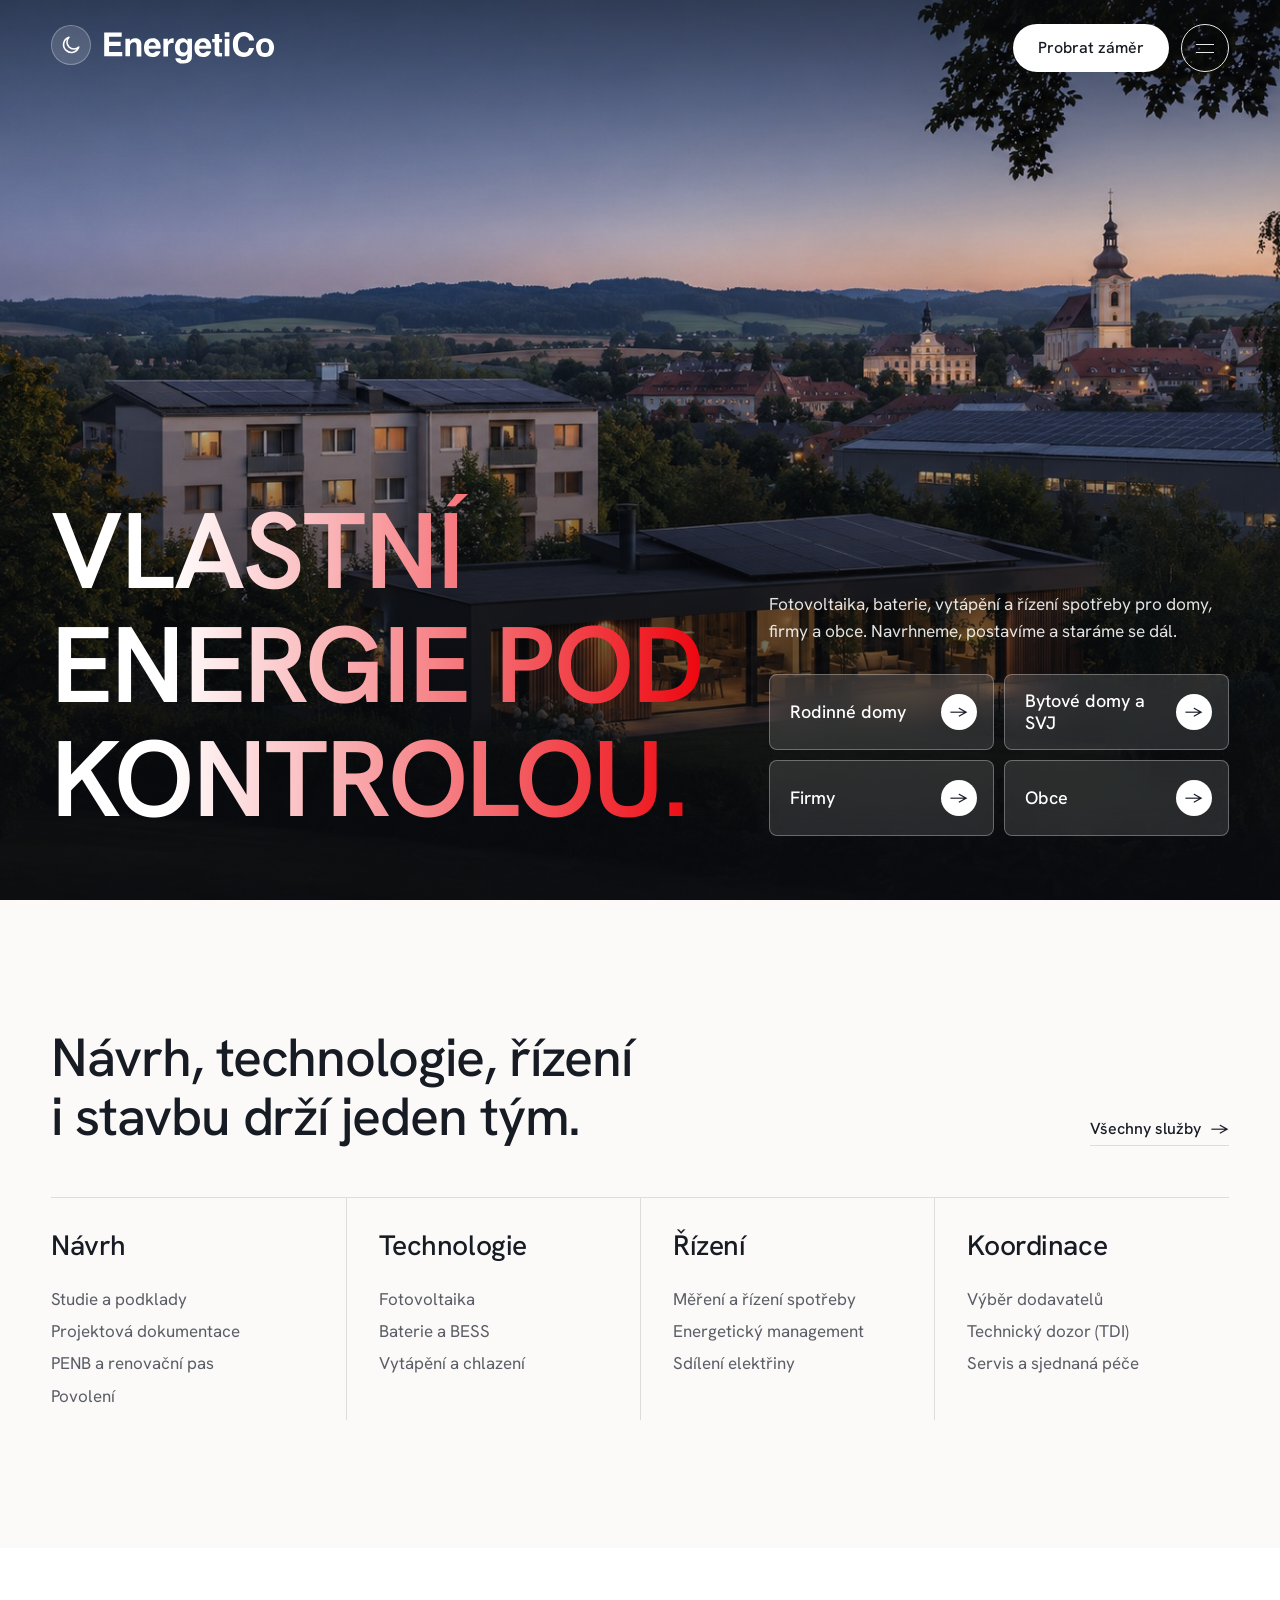
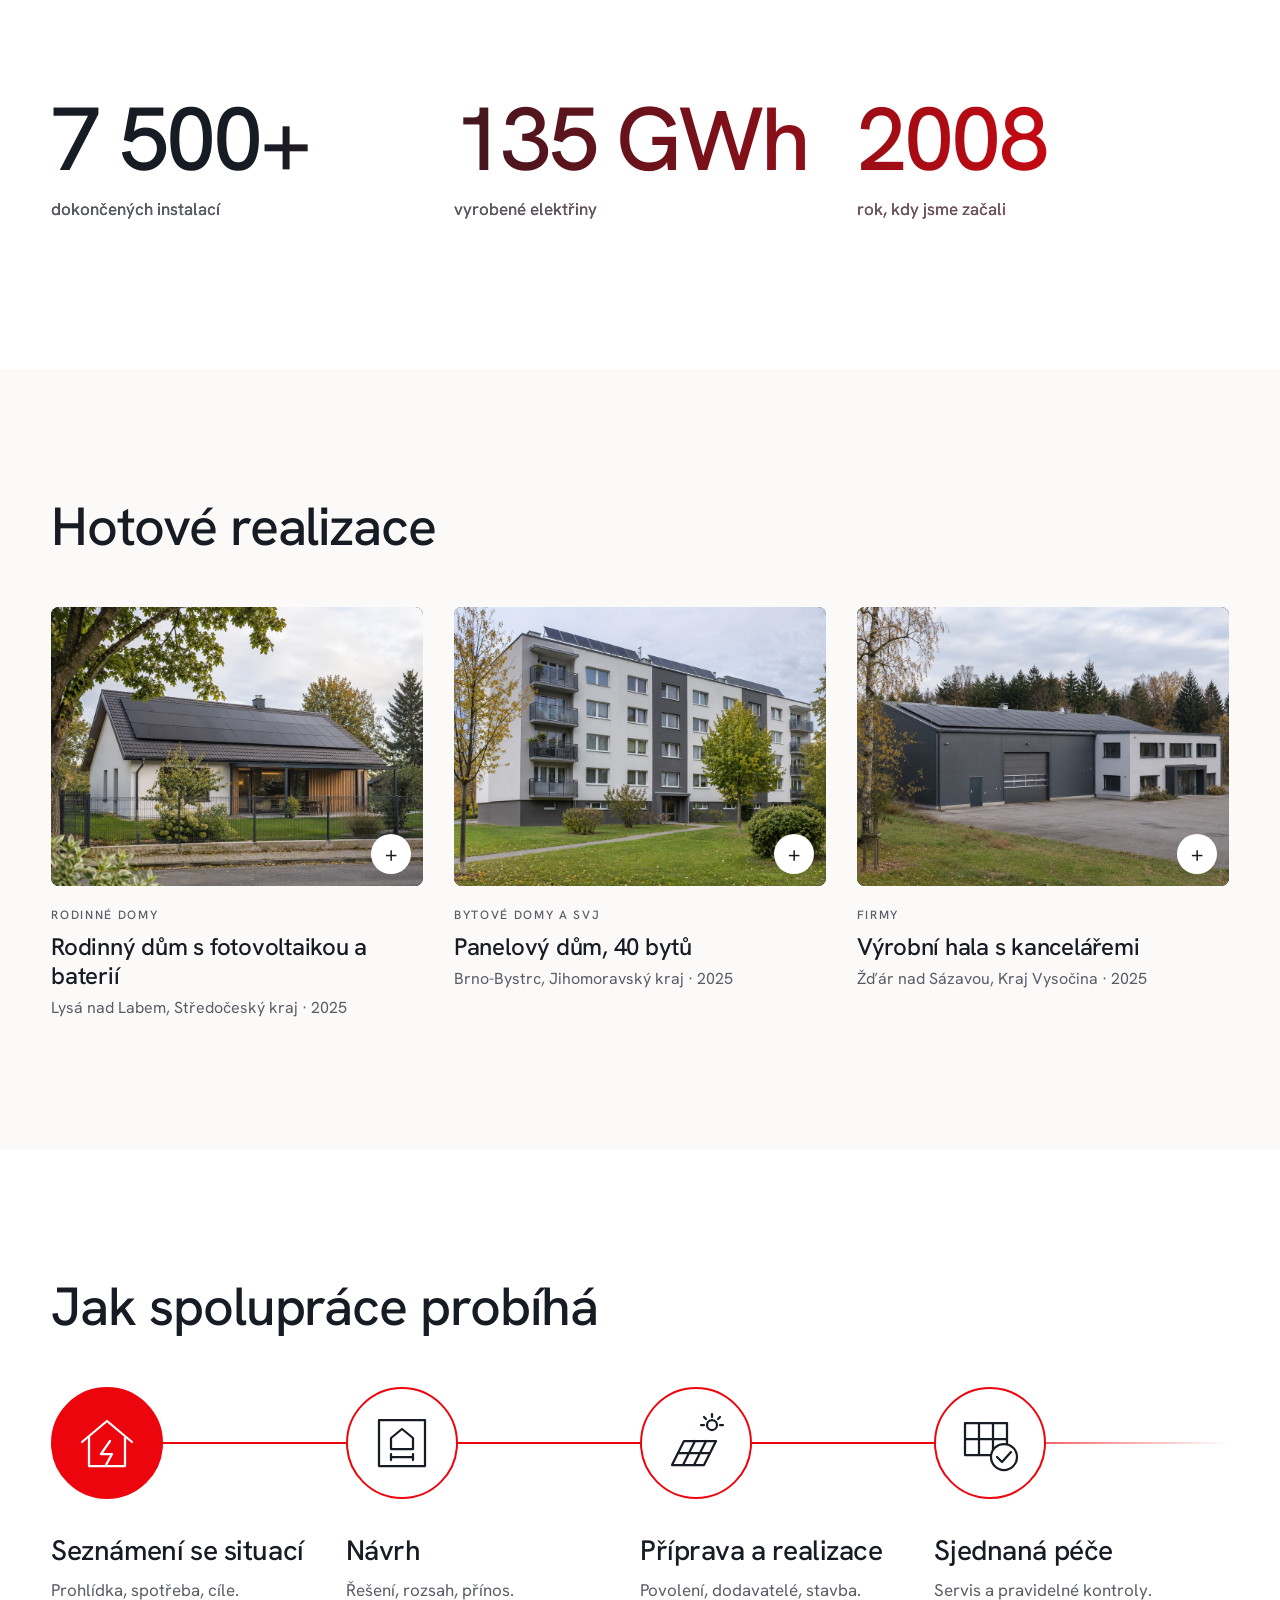
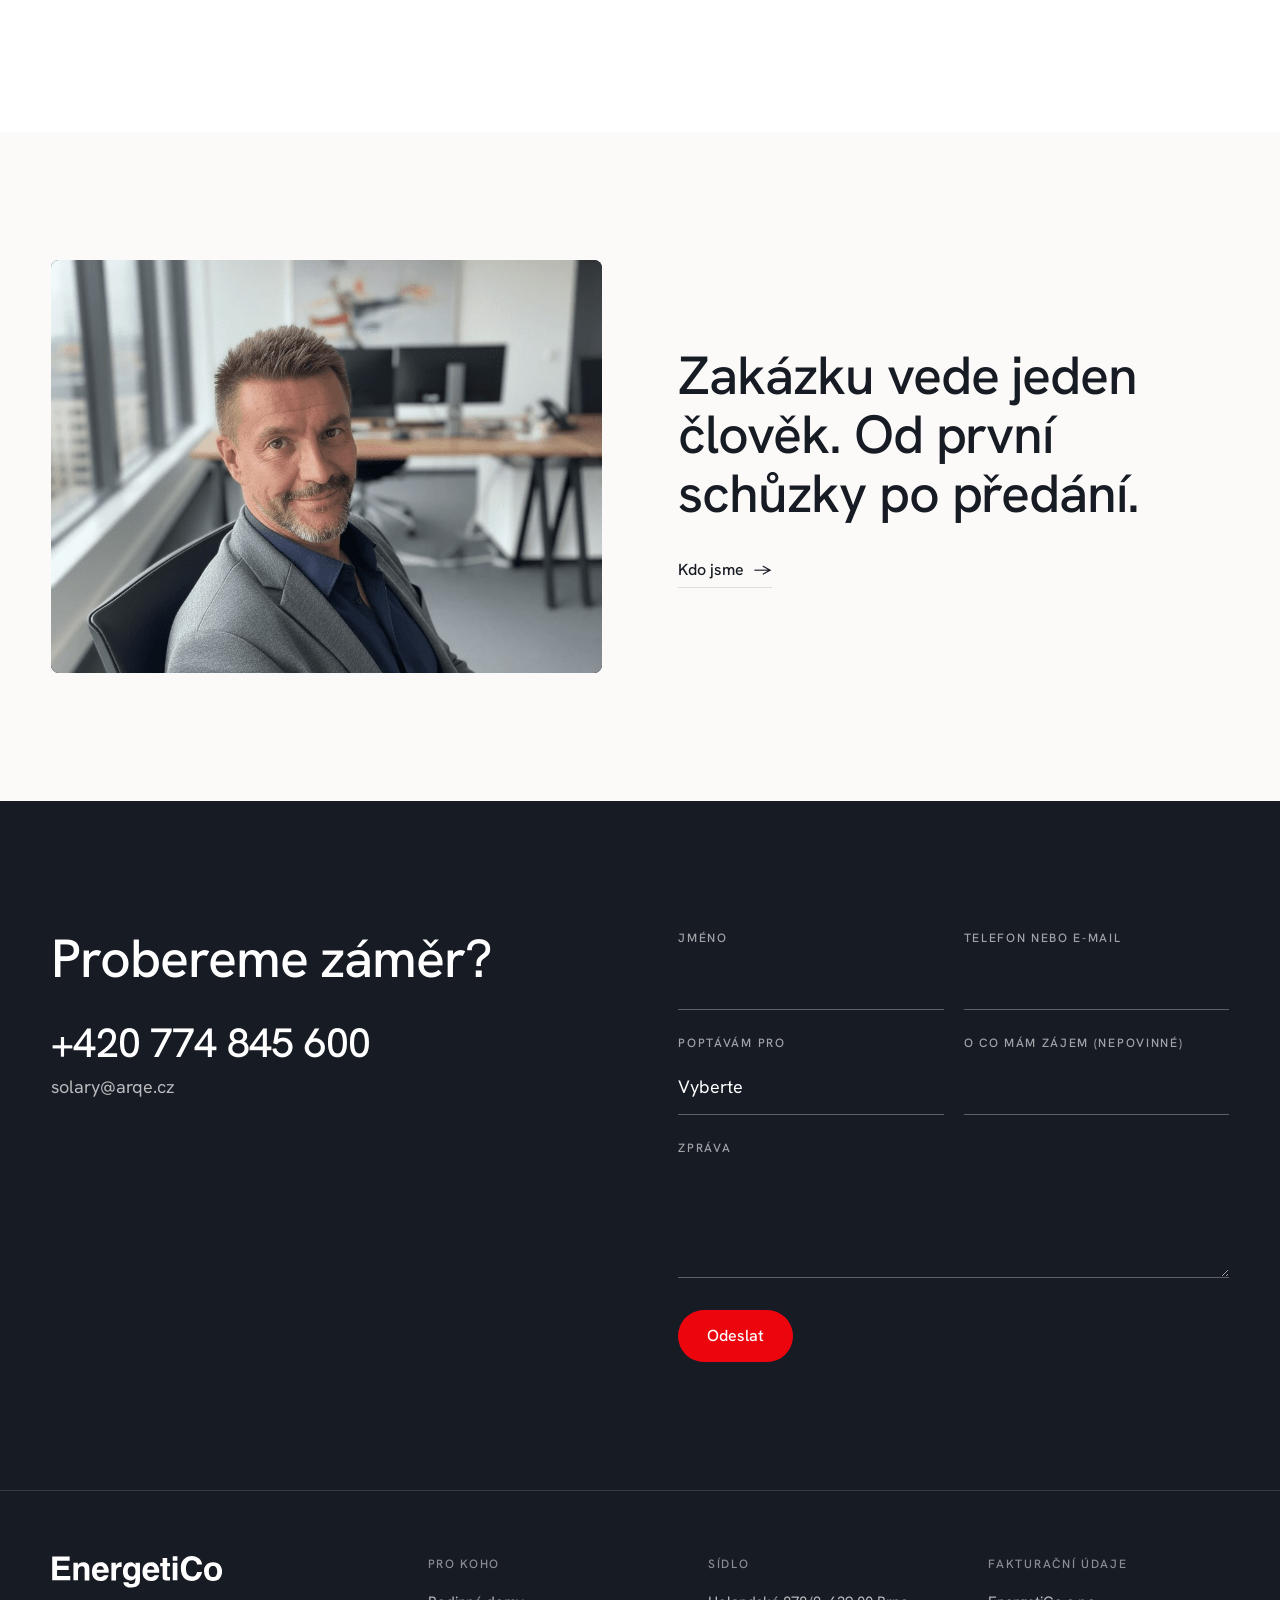
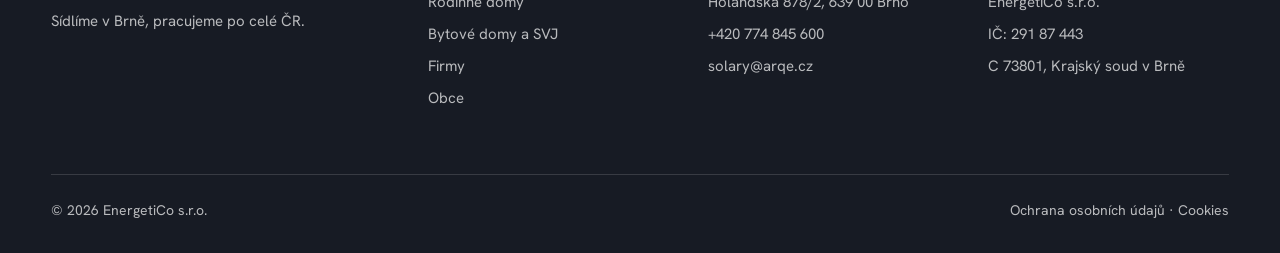
==== index.html @ 7501079e "Pracovní náhled webu EnergetiCo (verze s fotkami) Co-Authored-By: Claude Fable 5.2 <noreply@anthropi" ====
<!doctype html>
<html lang="cs">
<head>
  <meta charset="utf-8">
  <meta name="viewport" content="width=device-width, initial-scale=1">
  <title>EnergetiCo — fotovoltaika, vytápění a řízení energie</title>
  <meta name="description" content="Fotovoltaika, baterie, vytápění a řízení spotřeby pro rodinné a bytové domy, firmy a obce. Od návrhu po sjednanou péči.">
  <meta name="robots" content="noindex, nofollow"><!-- slepá šablona; před spuštěním odstranit -->
  <script>try{var m=localStorage.getItem("motiv");if(m)document.documentElement.dataset.motiv=m}catch(e){}try{if(sessionStorage.getItem("prechod")){sessionStorage.removeItem("prechod");document.documentElement.classList.add("prichod")}}catch(e){}</script>
  <link rel="preconnect" href="https://fonts.googleapis.com">
  <link rel="preconnect" href="https://fonts.gstatic.com" crossorigin>
  <link href="https://fonts.googleapis.com/css2?family=Hanken+Grotesk:wght@400;500;600&display=swap" rel="stylesheet">
  <link rel="stylesheet" href="assets/css/web.css">
  <script type="module" src="assets/js/web.js"></script>
</head>
<body>

<!-- ===== HLAVIČKA (stejná na všech stránkách) ===== -->
<header class="hlavicka">
  <div class="obal hlavicka__radek">
    <div class="hlavicka__znacka">
      <!-- Přepínač vzhledu jako v Kapse: v tmavém režimu slunce, ve světlém měsíc -->
      <button class="motiv" type="button" aria-label="Přepnout světlý a tmavý režim" title="Přepnout světlý a tmavý režim">
        <svg class="motiv__slunce" viewBox="0 0 24 24" aria-hidden="true"><circle cx="12" cy="12" r="4"/><path d="M12 2.5v2.5M12 19v2.5M2.5 12H5M19 12h2.5M5.3 5.3l1.8 1.8M16.9 16.9l1.8 1.8M5.3 18.7l1.8-1.8M16.9 7.1l1.8-1.8"/></svg>
        <svg class="motiv__mesic" viewBox="0 0 24 24" aria-hidden="true"><path d="M20.5 14.2A8.5 8.5 0 1 1 9.8 3.5a6.6 6.6 0 0 0 10.7 10.7z"/></svg>
      </button>
      <a class="logo" href="index.html"><span>EnergetiCo</span></a>
    </div>
    <nav class="menu" aria-label="Hlavní menu">
      <a href="index.html" aria-current="page">Úvod</a>
      <a href="rodinne-domy.html">Rodinné domy</a>
      <a href="bytove-domy-svj.html">Bytové domy a SVJ</a>
      <a href="firmy.html">Firmy</a>
      <a href="obce.html">Obce</a>
      <a href="sluzby.html">Služby</a>
      <a href="o-nas.html">O nás</a>
    </nav>
    <div class="hlavicka__akce">
      <a class="tl tl--bile" href="#kontakt">Probrat záměr</a>
      <button class="burger" aria-label="Menu" aria-expanded="false"></button>
    </div>
  </div>
</header>

<main>

<!-- ===== ÚVOD ===== -->
<section class="uvod">
  <div class="uvod__foto foto" data-soubor="uvod.jpg">
    <img src="assets/foto/uvod.jpg" alt="" onerror="this.remove()">
    <!-- druhá fotka téhož místa zblízka; s první se pomalu prolíná -->
    <img class="uvod__druha" src="assets/foto/uvod-2.jpg" alt="" onerror="this.remove()">
  </div>
  <div class="uvod__clona"></div>
  <div class="obal uvod__obsah">
    <h1 class="uvod__nadpis">Vlastní energie pod kontrolou.</h1>
    <div>
      <p class="uvod__veta">Fotovoltaika, baterie, vytápění a řízení spotřeby pro domy, firmy a obce. Navrhneme, postavíme a staráme se dál.</p>
      <nav class="segmenty" aria-label="Pro koho pracujeme">
        <a class="segment" href="rodinne-domy.html">Rodinné domy</a>
        <a class="segment" href="bytove-domy-svj.html">Bytové domy a SVJ</a>
        <a class="segment" href="firmy.html">Firmy</a>
        <a class="segment" href="obce.html">Obce</a>
      </nav>
    </div>
  </div>
</section>

<section class="sekce" id="propojeni">
  <div class="obal">
    <div class="sekce__hlava">
      <h2 class="nadpis">Návrh, technologie, řízení i stavbu drží jeden tým.</h2>
      <a class="odkaz" href="sluzby.html">Všechny služby</a>
    </div>
    <ul class="propojeni">
      <li><h3>Návrh</h3><ul><li>Studie a podklady</li><li>Projektová dokumentace</li><li>PENB a renovační pas</li><li>Povolení</li></ul></li>
      <li><h3>Technologie</h3><ul><li>Fotovoltaika</li><li>Baterie a BESS</li><li>Vytápění a chlazení</li></ul></li>
      <li><h3>Řízení</h3><ul><li>Měření a řízení spotřeby</li><li>Energetický management</li><li>Sdílení elektřiny</li></ul></li>
      <li><h3>Koordinace</h3><ul><li>Výběr dodavatelů</li><li>Technický dozor (TDI)</li><li>Servis a sjednaná péče</li></ul></li>
    </ul>
  </div>
</section>

<!-- Čísla převzatá z původního webu ve Frameru — PŘED SPUŠTĚNÍM OVĚŘIT u EnergetiCo -->
<section class="sekce sekce--plocha" id="cisla">
  <div class="obal">
    <dl class="cisla">
      <div><dt>7 500+</dt><dd>dokončených instalací</dd></div>
      <div><dt>135 GWh</dt><dd>vyrobené elektřiny</dd></div>
      <div><dt>2008</dt><dd>rok, kdy jsme začali</dd></div>
    </dl>
  </div>
</section>

<!-- Výběr z data/reference.json — položky s "homepage": true -->
<section class="sekce" id="ukazky">
  <div class="obal">
    <div class="sekce__hlava">
      <h2 class="nadpis">Hotové realizace</h2>
    </div>
    <div class="reference" data-reference="homepage"></div>
  </div>
</section>

<section class="sekce sekce--plocha" id="spoluprace">
  <div class="obal">
    <div class="sekce__hlava">
      <h2 class="nadpis">Jak spolupráce probíhá</h2>
    </div>
    <ol class="kroky">
      <li><svg viewBox="0 0 64 64" aria-hidden="true"><path d="M7 31 32 10l25 21"/><path d="M14 26v29h36V26"/><path d="M35 30 26 43h11l-6 11"/></svg><h3>Seznámení se situací</h3><p>Prohlídka, spotřeba, cíle.</p></li>
      <li><svg viewBox="0 0 64 64" aria-hidden="true"><path d="M9 9h46v46H9z"/><path d="M21 38V27l11-9 11 9v11z"/><path d="M21 46h22M21 43v6M43 43v6"/></svg><h3>Návrh</h3><p>Řešení, rozsah, přínos.</p></li>
      <li><svg viewBox="0 0 64 64" aria-hidden="true"><path d="M8 54 20 30h32L40 54z"/><path d="M14 42h32M31 30 19 54M42 30 30 54"/><circle cx="48" cy="14" r="5"/><path d="M48 3v3M37 14h3M56 14h3M40 6l2 2M56 6l-2 2"/></svg><h3>Příprava a realizace</h3><p>Povolení, dodavatelé, stavba.</p></li>
      <li><svg viewBox="0 0 64 64" aria-hidden="true"><path d="M7 12h42v32H7z"/><path d="M7 28h42M21 12v32M35 12v32"/><circle class="vypln" cx="46" cy="46" r="13"/><path d="m39 46 5 5 9-10"/></svg><h3>Sjednaná péče</h3><p>Servis a pravidelné kontroly.</p></li>
    </ol>
  </div>
</section>

<section class="sekce" id="lide">
  <div class="obal dvojice">
    <div class="foto foto--4x3 foto--r" data-soubor="tym.jpg — skutečná fotografie týmu">
      <img src="assets/foto/tym.jpg" alt="Tým EnergetiCo" decoding="async" onerror="this.remove()">
    </div>
    <div>
      <h2 class="nadpis">Zakázku vede jeden člověk. Od první schůzky po předání.</h2>
      <a class="odkaz" href="o-nas.html">Kdo jsme</a>
    </div>
  </div>
</section>

<!-- ===== KONTAKT (stejný na všech stránkách) ===== -->
<section class="kontakt" id="kontakt">
  <div class="obal kontakt__mrizka">
    <div>
      <h2 class="nadpis">Probereme záměr?</h2>
      <a class="kontakt__telefon" href="tel:+420774845600">+420 774 845 600</a>
      <a class="kontakt__mail" href="mailto:solary@arqe.cz">solary@arqe.cz</a>
    </div>
    <form class="formular" novalidate>
      <div class="pole"><label for="f-jmeno">Jméno</label><input id="f-jmeno" name="jmeno" autocomplete="name" required></div>
      <div class="pole"><label for="f-kontakt">Telefon nebo e-mail</label><input id="f-kontakt" name="kontakt" required></div>
      <div class="pole">
        <label for="f-segment">Poptávám pro</label>
        <select id="f-segment" name="segment">
          <option value="">Vyberte</option>
          <option value="rodinne-domy">rodinný dům</option>
          <option value="bytove-domy-svj">bytový dům nebo SVJ</option>
          <option value="firmy">firmu</option>
          <option value="obce">obec</option>
        </select>
      </div>
      <div class="pole"><label for="f-sluzba">O co mám zájem (nepovinné)</label><input id="f-sluzba" name="sluzba"></div>
      <div class="pole pole--cele"><label for="f-zprava">Zpráva</label><textarea id="f-zprava" name="zprava" rows="3"></textarea></div>
      <div class="formular__pata">
        <button class="tl tl--plne" type="submit">Odeslat</button>
        <span class="formular__stav" role="status"></span>
      </div>
    </form>
  </div>
</section>

</main>

<!-- ===== PATIČKA (stejná na všech stránkách) ===== -->
<footer class="paticka">
  <div class="obal">
    <div class="paticka__mrizka">
      <div>
        <a class="logo" href="index.html"><span>EnergetiCo</span></a>
        <p>Sídlíme v Brně, pracujeme po celé ČR.</p>
      </div>
      <div>
        <h3>Pro koho</h3>
        <ul>
          <li><a href="rodinne-domy.html">Rodinné domy</a></li>
          <li><a href="bytove-domy-svj.html">Bytové domy a SVJ</a></li>
          <li><a href="firmy.html">Firmy</a></li>
          <li><a href="obce.html">Obce</a></li>
        </ul>
      </div>
      <div>
        <h3>Sídlo</h3>
        <ul>
          <li>Holandská 878/2, 639 00 Brno</li>
          <li><a href="tel:+420774845600">+420 774 845 600</a></li>
          <li><a href="mailto:solary@arqe.cz">solary@arqe.cz</a></li>
        </ul>
      </div>
      <div>
        <h3>Fakturační údaje</h3>
        <ul>
          <li>EnergetiCo s.r.o.</li>
          <li>IČ: 291 87 443</li>
          <li>C 73801, Krajský soud v Brně</li>
        </ul>
      </div>
    </div>
    <div class="paticka__spodek">
      <span>© 2026 EnergetiCo s.r.o.</span>
      <span><a href="ochrana-udaju.html">Ochrana osobních údajů</a> · <a href="cookies.html">Cookies</a></span>
    </div>
  </div>
</footer>

</body>
</html>
---- assets/css/web.css ----
/* EnergetiCo — jediný stylopis webu.
   Barvy, písmo a rozměry se mění jen tady nahoře v proměnných. */

:root {
  --cervena: #ed050e;
  --cervena-tmava: #c70009;
  --antracit: #171b24;
  --antracit-2: #20252f;

  --papir: #fbfaf9;
  --plocha: #ffffff;
  --text: #171b24;
  --tlumeny: #5a5d66;
  --linka: rgba(23, 27, 36, .13);
  --foto-a: #2a303b;
  --foto-b: #12151b;

  --okraj: clamp(20px, 4vw, 80px);
  --sirka: 1680px;
  --mezera-sekce: clamp(72px, 10vw, 160px);
  --r: 8px;
  --pismo: "Hanken Grotesk", system-ui, -apple-system, "Segoe UI", sans-serif;
}

@media (prefers-color-scheme: dark) {
  :root:not([data-motiv="svetly"]):not([data-theme="light"]) {
    --papir: #0f1217;
    --plocha: #171b24;
    --text: #f4f3f1;
    --tlumeny: #a4a7af;
    --linka: rgba(255, 255, 255, .14);
    --foto-a: #262c37;
    --foto-b: #0b0d11;
  }
}
:root[data-motiv="tmavy"], :root[data-theme="dark"]:not([data-motiv="svetly"]) {
  --papir: #0f1217;
  --plocha: #171b24;
  --text: #f4f3f1;
  --tlumeny: #a4a7af;
  --linka: rgba(255, 255, 255, .14);
  --foto-a: #262c37;
  --foto-b: #0b0d11;
}

*, *::before, *::after { box-sizing: border-box; }
html { -webkit-text-size-adjust: 100%; }
html.hladce { scroll-behavior: smooth; } /* zapíná web.js až po usazení stránky */

/* ---------- Přechod mezi stránkami: opona ----------
   Antracitová plocha s červenou hranou přejede zprava přes stránku, pod ní se načte a usadí
   nová stránka a opona odjede doleva. Stavy přidává web.js na <html>:
   .odchod = zatahuje se · .prichod = zatažená od prvního vykreslení · .odkryt = odjíždí. */
html::before {
  content: ""; position: fixed; inset: 0 -6px; z-index: 100; pointer-events: none;
  background: var(--antracit); border-inline: 6px solid var(--cervena);
  transform: translateX(102%);
}
html::after {
  content: ""; position: fixed; left: 50%; top: 50%; z-index: 101; pointer-events: none;
  width: min(220px, 50vw); aspect-ratio: 488.2 / 96.7; transform: translate(-50%, -50%);
  background: #fff; opacity: 0;
  -webkit-mask: url(../img/logo.svg) center / contain no-repeat;
          mask: url(../img/logo.svg) center / contain no-repeat;
}
html.odchod::before { transform: none; transition: transform .4s cubic-bezier(.65, 0, .25, 1); }
html.odchod::after { opacity: 1; transition: opacity .2s .22s; }
html.prichod::before { transform: none; animation: opona-pojistka .5s 4s forwards; }
html.prichod::after { opacity: 1; animation: opona-pojistka-logo .2s 4s forwards; }
html.odkryt::before { transform: translateX(-102%); transition: transform .55s cubic-bezier(.65, 0, .25, 1); }
html.odkryt::after { opacity: 0; transition: opacity .18s; }
/* Kdyby se skript nenačetl, opona po čtyřech vteřinách odjede sama. */
@keyframes opona-pojistka { to { transform: translateX(-102%); } }
@keyframes opona-pojistka-logo { to { opacity: 0; } }
@media (prefers-reduced-motion: reduce) { html::before, html::after { display: none; } }
body {
  margin: 0;
  background: var(--papir);
  color: var(--text);
  font: 400 18px/1.6 var(--pismo);
  -webkit-font-smoothing: antialiased;
}
img { display: block; max-width: 100%; }
a { color: inherit; text-decoration: none; }
h1, h2, h3, p, ul, ol, blockquote, figure { margin: 0; padding: 0; }
ul, ol { list-style: none; }
button, input, select, textarea { font: inherit; color: inherit; }
:focus-visible { outline: 2px solid var(--cervena); outline-offset: 3px; }
[id] { scroll-margin-top: 96px; }

.obal { width: 100%; max-width: var(--sirka); margin: 0 auto; padding: 0 var(--okraj); }

/* ---------- Písmo ---------- */
.navesti {
  font-size: 12px; line-height: 1.4; font-weight: 500;
  letter-spacing: .14em; text-transform: uppercase; color: var(--tlumeny);
}
.nadpis {
  font-size: clamp(30px, 4.2vw, 64px); line-height: 1.1; font-weight: 500;
  letter-spacing: -.02em; text-wrap: balance;
}
.perex { font-size: clamp(17px, 1.3vw, 20px); line-height: 1.65; color: var(--tlumeny); max-width: 60ch; }

/* ---------- Tlačítka ---------- */
.tl {
  display: inline-flex; align-items: center; justify-content: center; gap: 10px;
  min-height: 52px; padding: 0 28px; border-radius: 100px;
  border: 1px solid transparent; cursor: pointer;
  font-size: 16px; font-weight: 500; line-height: 1; white-space: nowrap;
  transition: background .2s, color .2s, border-color .2s;
}
.tl--plne { background: var(--cervena); color: #fff; }
.tl--plne:hover { background: var(--cervena-tmava); }
.tl--bile { background: #fff; color: var(--antracit); }
.tl--bile:hover { background: var(--cervena); color: #fff; }
.tl--obrys { border-color: var(--linka); }
.tl--obrys:hover { border-color: var(--text); }
.odkaz {
  display: inline-flex; align-items: center; gap: 10px;
  font-size: 16px; font-weight: 500; padding-bottom: 4px;
  border-bottom: 1px solid var(--linka); transition: border-color .2s, color .2s;
}
.odkaz::after { content: "→"; transition: transform .2s; }
.odkaz:hover { border-color: var(--cervena); color: var(--cervena); }
.odkaz:hover::after { transform: translateX(4px); }

/* ---------- Hlavička ---------- */
.hlavicka {
  position: fixed; inset: 0 0 auto 0; z-index: 50; color: #fff;
  transition: background .25s, color .25s, border-color .25s;
  border-bottom: 1px solid transparent;
}
.hlavicka__radek {
  display: flex; align-items: center; justify-content: space-between; gap: 24px;
  height: 96px; transition: height .25s;
}
.hlavicka.je-pevna { background: var(--papir); color: var(--text); border-bottom-color: var(--linka); }
.hlavicka.je-pevna .hlavicka__radek { height: 72px; }
.hlavicka.je-pevna .tl--bile { background: var(--cervena); color: #fff; }

.logo {
  display: block; width: 172px; aspect-ratio: 488.2 / 96.7; flex: none;
  background: currentColor;
  -webkit-mask: url(../img/logo.svg) center / contain no-repeat;
          mask: url(../img/logo.svg) center / contain no-repeat;
}
.logo { transition: background-color .2s; }
.logo:hover, .logo:focus-visible { background-color: var(--cervena); }
/* Přepínač vzhledu před logem: jen ikona. V tmavém režimu slunce, ve světlém měsíc. */
.hlavicka__znacka { display: flex; align-items: center; gap: 12px; flex: none; }
.motiv {
  width: 40px; height: 40px; flex: none; border-radius: 50%; padding: 0; cursor: pointer;
  display: grid; place-items: center; color: inherit;
  /* kruhový podklad, ať je vidět, že jde o tlačítko; barvu si bere z textu hlavičky */
  background: color-mix(in srgb, currentColor 14%, transparent);
  border: 1px solid color-mix(in srgb, currentColor 28%, transparent);
  /* logo má pod účařím místo pro spodní tah „g", střed písma je proto výš než střed jeho rámečku */
  position: relative; top: -3px;
  transition: background .2s, border-color .2s, transform .3s;
}
.motiv:hover { background: color-mix(in srgb, currentColor 26%, transparent); border-color: currentColor; transform: rotate(20deg); }
.motiv svg { width: 22px; height: 22px; fill: none; stroke: currentColor; stroke-width: 1.75; stroke-linecap: round; stroke-linejoin: round; }
.motiv__slunce { display: none; }
@media (prefers-color-scheme: dark) {
  :root:not([data-motiv="svetly"]):not([data-theme="light"]) .motiv__slunce { display: block; }
  :root:not([data-motiv="svetly"]):not([data-theme="light"]) .motiv__mesic { display: none; }
}
:root[data-motiv="tmavy"] .motiv__slunce, :root[data-theme="dark"]:not([data-motiv="svetly"]) .motiv__slunce { display: block; }
:root[data-motiv="tmavy"] .motiv__mesic, :root[data-theme="dark"]:not([data-motiv="svetly"]) .motiv__mesic { display: none; }
.logo span { position: absolute; width: 1px; height: 1px; overflow: hidden; clip-path: inset(50%); }

.menu { display: flex; align-items: center; gap: clamp(16px, 2vw, 36px); }
.menu a { font-size: 16px; font-weight: 500; padding: 8px 0; position: relative; white-space: nowrap; }
.menu a::after {
  content: ""; position: absolute; left: 0; right: 0; bottom: 2px; height: 1px;
  background: currentColor; transform: scaleX(0); transform-origin: left; transition: transform .25s;
}
.menu a:hover::after, .menu a[aria-current="page"]::after { transform: scaleX(1); }
.hlavicka__akce { display: flex; align-items: center; gap: 12px; }
.hlavicka .tl { min-height: 48px; padding: 0 24px; }

.burger {
  display: none; width: 48px; height: 48px; border-radius: 100px; cursor: pointer;
  border: 1px solid currentColor; background: none; position: relative; opacity: .9;
}
.burger::before, .burger::after {
  content: ""; position: absolute; left: 14px; right: 14px; height: 1px; background: currentColor;
  transition: transform .2s, top .2s;
}
.burger::before { top: 19px; }
.burger::after { top: 27px; }
.menu-otevrene .burger::before { top: 23px; transform: rotate(45deg); }
.menu-otevrene .burger::after { top: 23px; transform: rotate(-45deg); }

@media (max-width: 1320px) {
  .burger { display: block; }
  .menu {
    position: fixed; inset: 0; z-index: -1; background: var(--antracit); color: #fff;
    flex-direction: column; align-items: flex-start; justify-content: center; gap: 4px;
    padding: 96px var(--okraj) 40px;
    opacity: 0; visibility: hidden; transition: opacity .2s, visibility .2s;
  }
  .menu a { font-size: clamp(26px, 6vw, 40px); padding: 10px 0; }
  .menu-otevrene .menu { opacity: 1; visibility: visible; }
  .menu-otevrene .hlavicka { color: #fff; background: transparent; border-color: transparent; }
  .menu-otevrene { overflow: hidden; }
}
@media (max-width: 560px) {
  .logo { width: 104px; }
  .hlavicka__znacka { gap: 8px; }
  .motiv { width: 34px; height: 34px; top: -2px; }
  .motiv svg { width: 18px; height: 18px; }
  .hlavicka__akce { gap: 8px; }
  .hlavicka__radek { height: 76px; }
  .hlavicka .tl { min-height: 42px; padding: 0 12px; font-size: 14px; }
  .burger { width: 42px; height: 42px; }
  .burger::before, .burger::after { left: 12px; right: 12px; }
  .burger::before { top: 17px; }
  .burger::after { top: 24px; }
  .menu-otevrene .burger::before, .menu-otevrene .burger::after { top: 20px; }
}

/* ---------- Fotografie a zástupné plochy ----------
   Dokud soubor v assets/foto/ neexistuje, je vidět tmavá plocha se jménem souboru. */
.foto {
  position: relative; overflow: hidden; background: linear-gradient(155deg, var(--foto-a), var(--foto-b));
}
.foto::after {
  content: "FOTO · " attr(data-soubor);
  position: absolute; left: 16px; top: 16px;
  font-size: 11px; font-weight: 500; letter-spacing: .12em; text-transform: uppercase;
  color: rgba(255, 255, 255, .5);
}
.foto img { position: absolute; inset: 0; z-index: 1; width: 100%; height: 100%; object-fit: cover; }
.foto--4x3 { aspect-ratio: 4 / 3; }
.foto--4x5 { aspect-ratio: 4 / 5; }
.foto--16x9 { aspect-ratio: 16 / 9; }
.foto--3x2 { aspect-ratio: 3 / 2; }
.foto--r { border-radius: var(--r); }

/* ---------- Úvod (hero) ---------- */
.uvod { position: relative; min-height: 100svh; display: flex; align-items: flex-end; color: #fff; background: var(--antracit); }
.uvod--nizsi { min-height: min(86svh, 900px); }
.uvod__foto { position: absolute; inset: 0; }
.uvod__foto::after { top: 112px; left: var(--okraj); }
/* Dvě fotky téhož místa: pohled z dálky se pomalu přibližuje a prolne do záběru zblízka. */
.uvod__foto img { transform-origin: 50% 62%; animation: uvod-dalka 18s ease-in-out infinite; }
.uvod__foto .uvod__druha { z-index: 2; opacity: 0; transform-origin: 50% 55%; animation: uvod-blizko 18s ease-in-out infinite; }
.uvod__foto img:only-of-type { animation: none; }
@keyframes uvod-dalka { 0% { transform: scale(1); } 50% { transform: scale(1.12); } 100% { transform: scale(1); } }
@keyframes uvod-blizko {
  0%, 36% { opacity: 0; transform: scale(1); }
  50% { opacity: 1; }
  86% { opacity: 1; }
  100% { opacity: 0; transform: scale(1.06); }
}
@media (prefers-reduced-motion: reduce) { .uvod__foto img { animation: none !important; } }
.uvod__clona {
  position: absolute; inset: 0; z-index: 2; pointer-events: none;
  background:
    linear-gradient(180deg, rgba(10, 12, 16, .55) 0%, rgba(10, 12, 16, 0) 26%),
    linear-gradient(0deg, rgba(10, 12, 16, .88) 0%, rgba(10, 12, 16, .45) 42%, rgba(10, 12, 16, 0) 72%);
}
.uvod__obsah {
  position: relative; z-index: 3;
  display: grid; grid-template-columns: minmax(0, 1fr) minmax(340px, 460px);
  gap: clamp(32px, 5vw, 96px); align-items: end;
  padding-top: 160px; padding-bottom: clamp(32px, 5vw, 80px);
}
.uvod__nadpis {
  font-size: clamp(44px, 8.4vw, 128px); line-height: 1.06; font-weight: 600;
  letter-spacing: -.016em; text-transform: uppercase; text-wrap: balance;
}
/* Stejný přechod jako u velkých čísel: zleva bílá, doprava značková červená. */
@supports ((-webkit-background-clip: text) or (background-clip: text)) {
  .uvod__nadpis {
    background: linear-gradient(90deg, #fff 0%, #fff 18%, var(--cervena) 100%);
    -webkit-background-clip: text; background-clip: text;
    color: transparent; -webkit-text-fill-color: transparent;
  }
}
.uvod--nizsi .uvod__nadpis { font-size: clamp(40px, 6.4vw, 104px); }
.uvod__veta { font-size: clamp(17px, 1.35vw, 21px); line-height: 1.6; color: rgba(255, 255, 255, .88); margin-bottom: 28px; }
.uvod__akce { display: flex; flex-wrap: wrap; gap: 12px; }

.segmenty { display: grid; grid-template-columns: 1fr 1fr; gap: 10px; }
.segment {
  display: flex; align-items: center; justify-content: space-between; gap: 12px;
  min-height: 76px; padding: 14px 16px 14px 20px; border-radius: var(--r);
  background: rgba(255, 255, 255, .12); border: 1px solid rgba(255, 255, 255, .3);
  -webkit-backdrop-filter: blur(16px); backdrop-filter: blur(16px);
  font-size: 18px; font-weight: 500; line-height: 1.2;
  transition: background .2s, border-color .2s;
}
.segment::after {
  content: "→"; flex: none; width: 36px; height: 36px; border-radius: 100px;
  display: grid; place-items: center; background: #fff; color: var(--antracit);
  font-size: 16px; transition: transform .2s;
}
.segment:hover { background: var(--cervena); border-color: var(--cervena); }
/* Odkaz, který vede níž na téže stránce, má šipku dolů. Lichý poslední zabere celou šířku. */
.segment--dolu::after { content: "↓"; }
.segment--dolu:hover::after { transform: translateY(3px); }
.segmenty > :last-child:nth-child(odd) { grid-column: 1 / -1; }
.segment:hover::after { transform: translateX(3px); }

@media (max-width: 980px) {
  .uvod__obsah { grid-template-columns: 1fr; gap: 28px; padding-top: 120px; }
  .uvod__veta { margin-bottom: 20px; max-width: 46ch; }
}
@media (max-width: 640px) {
  /* Tři dlaždice (stránka Služby) mají dlouhé názvy: na úzké obrazovce pod sebou, každá na jeden řádek. */
  .segmenty:has(> :nth-child(3):last-child) { grid-template-columns: 1fr; gap: 8px; }
  .segmenty:has(> :nth-child(3):last-child) .segment { min-height: 56px; }
}
@media (max-width: 480px) {
  .segment { min-height: 68px; padding: 12px 12px 12px 14px; font-size: 15px; }
  .segment::after { width: 30px; height: 30px; font-size: 14px; }
}

/* ---------- Sekce ---------- */
.sekce { padding: var(--mezera-sekce) 0; }
.sekce--plocha { background: var(--plocha); }
.sekce__hlava {
  display: flex; flex-wrap: wrap; align-items: flex-end; justify-content: space-between;
  gap: 20px 48px; margin-bottom: clamp(32px, 4vw, 64px);
}
.sekce__hlava .nadpis { max-width: 22ch; }

/* Čtyři sloupce — propojení řešení */
.propojeni { display: grid; grid-template-columns: repeat(4, 1fr); border-top: 1px solid var(--linka); }
.propojeni li { padding: 32px 32px 8px 0; }
.propojeni li + li { padding-left: 32px; border-left: 1px solid var(--linka); }
.propojeni h3 { font-size: clamp(24px, 2.2vw, 32px); line-height: 1.15; font-weight: 500; letter-spacing: -.015em; margin-bottom: 20px; }
.propojeni ul li { padding: 0; border: 0; font-size: 17px; color: var(--tlumeny); line-height: 1.9; }
@media (max-width: 900px) {
  .propojeni { grid-template-columns: 1fr 1fr; }
  .propojeni li { padding: 24px 20px 24px 0; border-bottom: 1px solid var(--linka); }
  .propojeni li + li { padding-left: 0; border-left: 0; }
  .propojeni li:nth-child(even) { padding-left: 20px; border-left: 1px solid var(--linka); }
}
@media (max-width: 520px) {
  .propojeni { grid-template-columns: 1fr; }
  .propojeni li:nth-child(even) { padding-left: 0; border-left: 0; }
}

/* Reference — vykresluje assets/js/web.js z data/reference.json */
.reference { display: grid; grid-template-columns: repeat(3, 1fr); gap: clamp(20px, 2.4vw, 40px); }
/* Karta realizace je krátká a celá klikací; podrobnosti jsou v okně. */
.ref { cursor: pointer; outline: none; }
/* Z klávesnice se karta zvýrazní stejně jako pod myší, bez rámečku kolem. */
.ref:focus-visible .foto img { transform: scale(1.04); }
.ref:focus-visible .foto::before { background: var(--cervena); color: #fff; }
.ref:focus-visible .ref__nazev { color: var(--cervena); }
.ref .foto img { transition: transform .5s ease; }
.ref:hover .foto img { transform: scale(1.04); }
.ref .foto::before {
  content: "+"; position: absolute; right: 12px; bottom: 12px; z-index: 2;
  width: 40px; height: 40px; border-radius: 50%; display: grid; place-items: center;
  background: #fff; color: var(--antracit); font-size: 22px; line-height: 1; transition: background .2s, color .2s;
}
.ref:hover .foto::before { background: var(--cervena); color: #fff; }
.ref__segment { font-size: 12px; font-weight: 500; letter-spacing: .14em; text-transform: uppercase; color: var(--tlumeny); margin: 20px 0 8px; }
.ref__nazev { font-size: 24px; line-height: 1.2; font-weight: 500; letter-spacing: -.01em; transition: color .2s; }
.ref:hover .ref__nazev { color: var(--cervena); }
.ref__misto { font-size: 16px; color: var(--tlumeny); margin-top: 4px; }
@media (max-width: 900px) { .reference { grid-template-columns: 1fr; } }

/* Průběh spolupráce — cesta zakázky: jedna linka, čtyři zastávky s ikonou k tématu.
   Pořadí nese linka, čísla tu nejsou. Za poslední zastávkou linka doznívá: péče pokračuje. */
.kroky { display: grid; grid-template-columns: repeat(4, 1fr); }
.kroky li { position: relative; padding: 148px 32px 0 0; }
.kroky li::before {
  content: ""; position: absolute; left: 0; right: 0; top: 55px; height: 2px; background: var(--cervena);
}
.kroky li:last-child::before { background: linear-gradient(90deg, var(--cervena), transparent); }
.kroky li::after {
  content: ""; position: absolute; left: 0; top: 0;
  width: 112px; height: 112px; border-radius: 50%;
  background: var(--papir); border: 2px solid var(--cervena);
}
.sekce--plocha .kroky li::after { background: var(--plocha); }
.kroky li:first-child::after { background: var(--cervena); }
.kroky svg {
  position: absolute; left: 24px; top: 24px; z-index: 1; width: 64px; height: 64px; color: var(--text);
  fill: none; stroke: currentColor; stroke-width: 2.25; stroke-linecap: round; stroke-linejoin: round;
}
.kroky .vypln { fill: var(--papir); }
.sekce--plocha .kroky .vypln { fill: var(--plocha); }
.kroky li:first-child svg { color: #fff; }
.kroky h3 { font-size: clamp(24px, 2.2vw, 32px); line-height: 1.15; font-weight: 500; letter-spacing: -.015em; margin-bottom: 10px; }
.kroky p { font-size: 17px; color: var(--tlumeny); }
@media (max-width: 900px) {
  .kroky { grid-template-columns: 1fr; }
  .kroky li { padding: 26px 0 56px 140px; min-height: 168px; }
  .kroky li::before { left: 55px; right: auto; top: 0; bottom: 0; width: 2px; height: auto; }
  .kroky li:last-child::before { background: linear-gradient(180deg, var(--cervena), transparent); }
}
@media (max-width: 520px) {
  .kroky li { padding: 14px 0 44px 100px; min-height: 124px; }
  .kroky li::before { left: 39px; }
  .kroky li::after { width: 80px; height: 80px; }
  .kroky svg { left: 18px; top: 18px; width: 44px; height: 44px; }
}

/* Dva sloupce: fotografie + text */
.dvojice { display: grid; grid-template-columns: minmax(0, 1fr) minmax(0, 1fr); gap: clamp(32px, 6vw, 120px); align-items: center; }
.dvojice--obracene > :first-child { order: 2; }
.dvojice .nadpis { margin-bottom: 32px; }
@media (max-width: 900px) { .dvojice { grid-template-columns: 1fr; } .dvojice--obracene > :first-child { order: 0; } }

/* Nabídka segmentu — řádky s kotvami, na které míří stránka Služby */
.nabidka { border-top: 1px solid var(--linka); }
.nabidka__radek {
  display: grid; grid-template-columns: minmax(0, 1fr) minmax(0, 1.2fr) auto;
  gap: clamp(16px, 3vw, 56px); align-items: center;
  padding: clamp(22px, 2.4vw, 34px) 0; border-bottom: 1px solid var(--linka);
}
.nabidka__radek h3 { font-size: clamp(22px, 2.2vw, 32px); line-height: 1.15; font-weight: 500; letter-spacing: -.015em; }
.nabidka__radek p { font-size: clamp(17px, 1.3vw, 20px); color: var(--tlumeny); }
.nabidka__radek:target h3 { color: var(--cervena); }
.stitek {
  display: inline-block; margin-top: 10px; padding: 5px 12px; border-radius: 100px;
  border: 1px solid var(--linka); font-size: 12px; font-weight: 500; letter-spacing: .06em; color: var(--tlumeny);
}
@media (max-width: 900px) {
  /* Úzká obrazovka: název a věta vlevo pod sebou, tlačítko Poptat vpravo přes oba řádky.
     Text se láme před tlačítkem, mezi nimi zůstává mezera. */
  .nabidka__radek { grid-template-columns: minmax(0, 1fr) auto; gap: 6px 16px; align-items: center; }
  .nabidka__radek h3 { grid-column: 1; grid-row: 1; }
  .nabidka__radek p { grid-column: 1; grid-row: 2; }
  .nabidka__radek .tl { grid-column: 2; grid-row: 1 / span 2; min-height: 44px; min-width: 118px; padding: 0 12px; font-size: 14px; }
}

/* Péče × energetický management */
.pece { display: grid; grid-template-columns: 1fr 1fr; gap: clamp(20px, 2.4vw, 40px); }
.pece__karta { padding: clamp(28px, 3vw, 48px); border-radius: var(--r); background: var(--plocha); border: 1px solid var(--linka); }
.sekce--plocha .pece__karta { background: var(--papir); }
.pece__karta h3 { font-size: 28px; line-height: 1.15; font-weight: 500; letter-spacing: -.015em; margin: 16px 0 12px; }
.pece__karta ul { color: var(--tlumeny); font-size: 17px; line-height: 1.9; margin-bottom: 28px; }
@media (max-width: 760px) { .pece { grid-template-columns: 1fr; } }

/* Pás s čísly */
.cisla { display: grid; grid-template-columns: repeat(3, 1fr); gap: clamp(20px, 2.4vw, 40px); }
.cisla dt { font-size: clamp(48px, 7vw, 112px); line-height: 1; font-weight: 500; letter-spacing: -.03em; }
/* Výplň číslic přechází přes celý pás zleva doprava z barvy textu do značkové červené. */
@supports ((-webkit-background-clip: text) or (background-clip: text)) {
  .cisla {
    background: linear-gradient(90deg, var(--text) 0%, var(--text) 18%, var(--cervena) 100%);
    -webkit-background-clip: text; background-clip: text;
  }
  .cisla dt { color: transparent; -webkit-text-fill-color: transparent; }
}
.cisla dd { margin: 12px 0 0; font-size: 17px; color: var(--tlumeny); }
@media (max-width: 700px) { .cisla { grid-template-columns: 1fr; gap: 32px; } }

/* Časté otázky */
.otazky { border-top: 1px solid var(--linka); }
.otazky details { border-bottom: 1px solid var(--linka); }
.otazky summary {
  display: flex; justify-content: space-between; align-items: center; gap: 24px; cursor: pointer; list-style: none;
  padding: clamp(20px, 2.2vw, 30px) 0; font-size: clamp(20px, 1.9vw, 28px); line-height: 1.25; font-weight: 500; letter-spacing: -.01em;
}
.otazky summary::-webkit-details-marker { display: none; }
.otazky summary::after { content: "+"; flex: none; font-weight: 400; font-size: 28px; line-height: 1; color: var(--tlumeny); transition: transform .2s; }
.otazky details[open] summary::after { transform: rotate(45deg); }
.otazky summary:hover { color: var(--cervena); }
.otazky p { max-width: 70ch; padding: 0 0 28px; color: var(--tlumeny); }

/* Rozcestník na ostatní segmenty — ikona segmentu, název, šipka */
.dalsi { display: grid; grid-template-columns: repeat(3, 1fr); gap: clamp(20px, 2.4vw, 40px); }
.dalsi a {
  display: grid; gap: clamp(28px, 4vw, 64px); padding: 28px 0 8px; border-top: 1px solid var(--text);
  transition: border-color .2s;
}
.dalsi svg {
  width: clamp(64px, 6vw, 96px); height: auto; color: var(--cervena);
  fill: none; stroke: currentColor; stroke-width: 2.25; stroke-linecap: round; stroke-linejoin: round;
}
.dalsi span {
  display: flex; justify-content: space-between; align-items: baseline; gap: 16px;
  font-size: clamp(22px, 2.2vw, 32px); line-height: 1.15; font-weight: 500; letter-spacing: -.015em; transition: color .2s;
}
.dalsi span::after { content: "→"; transition: transform .2s; }
.dalsi a:hover { border-color: var(--cervena); }
.dalsi a:hover span { color: var(--cervena); }
.dalsi a:hover span::after { transform: translateX(4px); }
@media (max-width: 760px) {
  .dalsi { grid-template-columns: 1fr; gap: 0; }
  .dalsi a { grid-template-columns: 56px 1fr; align-items: center; gap: 20px; padding: 20px 0; }
  .dalsi svg { width: 56px; }
}

/* Stránka Služby — obrazové bloky */
.blok { display: grid; grid-template-columns: minmax(0, 1fr) minmax(0, 1.15fr); gap: clamp(32px, 6vw, 120px); align-items: start; }
.blok + .blok { margin-top: var(--mezera-sekce); }
.blok__foto { position: sticky; top: 104px; }
.blok .nadpis { margin-bottom: clamp(24px, 3vw, 40px); }
.sluzba {
  display: flex; flex-wrap: wrap; align-items: center; gap: 12px 20px;
  padding: 20px 0; border-top: 1px solid var(--linka);
}
.sluzba:last-child { border-bottom: 1px solid var(--linka); }
.sluzba h3 { flex: 1 1 240px; font-size: clamp(19px, 1.6vw, 24px); line-height: 1.2; font-weight: 500; letter-spacing: -.01em; }
.cipy { display: flex; flex-wrap: wrap; gap: 8px; }
/* Tlačítko výběru: klik vybírá do poptávky, vybrané je červené se zatržítkem. */
.cip {
  display: inline-flex; align-items: center; min-height: 40px; padding: 0 16px; border-radius: 100px;
  border: 1px solid var(--linka); font-size: 15px; font-weight: 500; white-space: nowrap; cursor: pointer;
  background: none; color: inherit; transition: background .2s, color .2s, border-color .2s;
}
.cip:hover { border-color: var(--text); }
.cip[aria-pressed="true"] { background: var(--cervena); border-color: var(--cervena); color: #fff; }
.cip[aria-pressed="true"]::before { content: "✓"; margin-right: 8px; }
/* Volba = jedna pilulka, dvě části: název otevírá popis, plus přidává do poptávky.
   Šířka se výběrem nemění, takže řádky neposkakují. */
.volba { display: inline-flex; border: 1px solid var(--linka); border-radius: 100px; overflow: hidden; transition: border-color .2s; }
.volba:has(.cip[aria-pressed="true"]) { border-color: var(--cervena); }
.volba__nazev {
  display: inline-flex; align-items: center; min-height: 40px; padding: 0 12px 0 16px;
  font-size: 15px; font-weight: 500; white-space: nowrap; transition: background .2s, color .2s;
}
.volba__nazev:hover { background: var(--text); color: var(--papir); }
.volba .cip { width: 42px; padding: 0; justify-content: center; border: 0; border-left: 1px solid var(--linka); border-radius: 0; }
.volba .cip::before, .volba .cip[aria-pressed="true"]::before { content: "+"; margin: 0; font-size: 20px; font-weight: 400; line-height: 1; }
.volba .cip[aria-pressed="true"]::before { content: "✓"; font-size: 15px; }
.volba .cip:hover { background: var(--cervena); color: #fff; }
.blok__poptat { margin-top: 28px; }
.blok__poptat:disabled { opacity: .35; cursor: default; }
.blok__poptat:disabled:hover { background: var(--cervena); }
/* Na úzké obrazovce fotka nedrží při rolování. Musí zůstat „relative", ne „static":
   obrázek uvnitř je umístěný absolutně a bez toho by z rámečku utekl a zbyla by šedá plocha. */
@media (max-width: 900px) { .blok { grid-template-columns: 1fr; } .blok__foto { position: relative; top: auto; } }

/* O nás — tým a certifikace */
.tym { display: grid; grid-template-columns: repeat(4, 1fr); gap: clamp(20px, 2.4vw, 40px); }
.tym h3 { font-size: 22px; line-height: 1.2; font-weight: 500; letter-spacing: -.01em; margin-top: 16px; }
.tym p { font-size: 16px; color: var(--tlumeny); }
.tym .stitek { margin-top: 10px; }
@media (max-width: 1000px) { .tym { grid-template-columns: 1fr 1fr; } }
.radky { border-top: 1px solid var(--linka); }
.radky li { display: flex; flex-wrap: wrap; justify-content: space-between; gap: 8px 32px; padding: 20px 0; border-bottom: 1px solid var(--linka); font-size: clamp(18px, 1.5vw, 22px); }
.radky span { color: var(--tlumeny); }
.zasady { display: grid; grid-template-columns: repeat(3, 1fr); gap: clamp(20px, 2.4vw, 40px); }
.zasady li { border-top: 1px solid var(--text); padding-top: 24px; font-size: clamp(22px, 2.2vw, 32px); line-height: 1.2; font-weight: 500; letter-spacing: -.015em; }
@media (max-width: 760px) { .zasady { grid-template-columns: 1fr; } }
.pribeh { max-width: 26ch; }
.pribeh + p { max-width: 62ch; margin-top: 32px; font-size: clamp(18px, 1.5vw, 22px); color: var(--tlumeny); }

/* Textové stránky (ochrana údajů, cookies, 404) */
.text { padding: 200px 0 var(--mezera-sekce); max-width: 820px; }
.text h1 { font-size: clamp(36px, 5vw, 72px); line-height: 1.08; font-weight: 600; letter-spacing: -.02em; margin-bottom: 40px; }
.text p { color: var(--tlumeny); margin-bottom: 20px; }
.hlavicka--tmava { background: var(--papir); color: var(--text); border-bottom-color: var(--linka); }
.hlavicka--tmava .tl--bile { background: var(--cervena); color: #fff; }

/* ---------- Kontakt ---------- */
.kontakt { background: var(--antracit); color: #fff; padding: var(--mezera-sekce) 0; }
.kontakt__mrizka { display: grid; grid-template-columns: minmax(0, 1fr) minmax(0, 1fr); gap: clamp(40px, 6vw, 120px); }
.kontakt__telefon {
  display: block; margin-top: 32px;
  font-size: clamp(28px, 3.2vw, 48px); font-weight: 500; letter-spacing: -.02em; line-height: 1.1;
}
.kontakt__telefon:hover { color: var(--cervena); }
.kontakt__mail { display: block; margin-top: 8px; color: rgba(255, 255, 255, .7); }

.formular { display: grid; grid-template-columns: 1fr 1fr; gap: 24px 20px; }
.pole { display: grid; gap: 8px; }
.pole--cele { grid-column: 1 / -1; }
.pole label { font-size: 12px; font-weight: 500; letter-spacing: .14em; text-transform: uppercase; color: rgba(255, 255, 255, .6); }
.pole input, .pole select, .pole textarea {
  width: 100%; min-height: 52px; padding: 12px 0; border: 0; border-bottom: 1px solid rgba(255, 255, 255, .3);
  background: transparent; color: #fff; font-size: 18px; border-radius: 0; outline: 0;
  transition: border-color .2s;
}
.pole select { appearance: none; -webkit-appearance: none; cursor: pointer; }
.pole select option { color: #171b24; }
.pole textarea { min-height: 96px; resize: vertical; }
.pole input:focus, .pole select:focus, .pole textarea:focus { border-bottom-color: #fff; }
.formular__pata { grid-column: 1 / -1; display: flex; align-items: center; flex-wrap: wrap; gap: 20px; margin-top: 8px; }
.formular__stav { font-size: 15px; color: rgba(255, 255, 255, .7); }
@media (max-width: 900px) { .kontakt__mrizka { grid-template-columns: 1fr; } }
@media (max-width: 520px) { .formular { grid-template-columns: 1fr; } }

/* ---------- Poptávka (koš) a okno s popisem služby ---------- */
[hidden] { display: none !important; }
/* Jakmile je něco v poptávce, „Probrat záměr" v hlavičce zmizí a jeho místo i vzhled převezme „Poptávám · n". */
.ma-kos .hlavicka__akce > .tl--bile { display: none; }
.kos-tl { background: #fff; border-color: #fff; color: var(--antracit); }
.kos-tl:hover, .hlavicka.je-pevna .kos-tl, .hlavicka--tmava .kos-tl { background: var(--cervena); border-color: var(--cervena); color: #fff; }
.hlavicka.je-pevna .kos-tl:hover, .hlavicka--tmava .kos-tl:hover { background: var(--cervena-tmava); border-color: var(--cervena-tmava); }
.okno {
  border: 0; padding: clamp(28px, 4vw, 48px); background: var(--antracit); color: #fff;
  max-width: none; max-height: none; overflow-y: auto;
}
.okno::backdrop { background: rgba(10, 12, 16, .62); }
.okno--kos { margin: 0 0 0 auto; width: min(560px, 100%); height: 100dvh; }
.okno--detail { width: min(640px, calc(100% - 32px)); border-radius: var(--r); }
/* Okno realizace: fotka nahoře přes celou šířku, pod ní text a recenze */
.okno--realizace { width: min(900px, calc(100% - 32px)); max-height: calc(100dvh - 32px); padding: 0; border-radius: var(--r); }
.okno--realizace .okno__zavrit { z-index: 3; background: rgba(10, 12, 16, .55); }
.okno__obsah { padding: clamp(24px, 4vw, 48px); }
.okno__obsah .okno__nadpis { margin-right: 0; margin-bottom: 20px; }
.okno__citat { margin: 0 0 32px; font-size: clamp(19px, 1.8vw, 24px); line-height: 1.4; }
.okno__citat cite { display: block; margin-top: 12px; font-style: normal; font-size: 15px; color: rgba(255, 255, 255, .6); }
.okno__zavrit {
  position: absolute; top: 20px; right: 20px; width: 44px; height: 44px; border-radius: 50%;
  border: 1px solid rgba(255, 255, 255, .3); background: none; color: #fff; font-size: 22px; line-height: 1; cursor: pointer;
}
.okno__zavrit:hover { border-color: #fff; }
.okno__nadpis { font-size: clamp(28px, 3vw, 40px); line-height: 1.1; font-weight: 500; letter-spacing: -.02em; margin: 0 56px 28px 0; }
.okno .navesti { color: rgba(255, 255, 255, .6); margin-bottom: 12px; }
.okno__text { font-size: 19px; color: rgba(255, 255, 255, .8); margin-bottom: 32px; }
.okno__akce { display: flex; flex-wrap: wrap; align-items: center; gap: 20px 28px; }
.okno .odkaz { border-color: rgba(255, 255, 255, .3); }
.okno .formular { grid-template-columns: 1fr; margin-top: 36px; }
/* Položky poptávky: plné dlaždice se zatržítkem, ať se nepletou s poli formuláře (ta jsou podtržená). */
.kos__seznam { grid-column: 1 / -1; display: grid; gap: 8px; }
.kos__seznam:empty { display: none; }
.kos__seznam li {
  display: grid; grid-template-columns: 28px 1fr auto; align-items: center; gap: 14px;
  padding: 12px 10px 12px 14px; border-radius: var(--r); background: rgba(255, 255, 255, .09);
}
.kos__seznam li::before {
  content: "✓"; width: 28px; height: 28px; border-radius: 50%; display: grid; place-items: center;
  background: var(--cervena); color: #fff; font-size: 14px; font-weight: 600;
}
.kos__sluzba { font-size: 17px; font-weight: 500; line-height: 1.3; }
.kos__segment { display: block; font-size: 13px; font-weight: 400; color: rgba(255, 255, 255, .6); }
.kos__pryc {
  width: 36px; height: 36px; border-radius: 50%; border: 0;
  background: none; color: rgba(255, 255, 255, .6); font-size: 20px; line-height: 1; cursor: pointer;
  transition: background .2s, color .2s;
}
.kos__pryc:hover { background: rgba(255, 255, 255, .14); color: #fff; }
.kos__prazdny { color: rgba(255, 255, 255, .7); }
.kos__prazdny a { text-decoration: underline; }
.kos-tl--skok { animation: kos-skok .5s ease-out; }
@keyframes kos-skok {
  0% { transform: scale(1); }
  35% { transform: scale(1.14); background: var(--cervena); border-color: var(--cervena); color: #fff; }
  100% { transform: scale(1); }
}
/* Služba, která už v poptávce je */
.tl.je-v-kosi { background: var(--cervena); border-color: var(--cervena); color: #fff; }
.odkaz.je-v-kosi { color: var(--cervena); border-color: var(--cervena); }
.odkaz.je-v-kosi::after { content: none; }
.tl--obrys-svetly { border-color: rgba(255, 255, 255, .3); color: #fff; background: none; }
.tl--obrys-svetly:hover { border-color: #fff; }
/* Krátká hláška po přidání do poptávky */
.oznameni {
  position: fixed; left: 50%; bottom: 24px; z-index: 60; transform: translate(-50%, 16px);
  display: flex; align-items: center; gap: 16px; max-width: calc(100% - 32px);
  padding: 12px 12px 12px 22px; border-radius: 100px;
  background: var(--antracit); color: #fff; border: 1px solid rgba(255, 255, 255, .22);
  font-size: 15px; opacity: 0; pointer-events: none; transition: opacity .25s, transform .25s;
}
.oznameni.je-videt { opacity: 1; transform: translate(-50%, 0); pointer-events: auto; }
.oznameni span { overflow: hidden; text-overflow: ellipsis; white-space: nowrap; }
.oznameni button {
  flex: none; min-height: 36px; padding: 0 16px; border-radius: 100px; border: 0; cursor: pointer;
  background: var(--cervena); color: #fff; font-size: 14px; font-weight: 500;
}

/* ---------- Patička ---------- */
.paticka { background: var(--antracit); color: rgba(255, 255, 255, .7); border-top: 1px solid rgba(255, 255, 255, .14); padding: 64px 0 32px; font-size: 15px; }
.paticka__mrizka { display: grid; grid-template-columns: 1.4fr 1fr 1fr 1fr; gap: 40px; }
.paticka .logo { color: #fff; margin-bottom: 20px; }
.paticka h3 { font-size: 12px; font-weight: 500; letter-spacing: .14em; text-transform: uppercase; color: rgba(255, 255, 255, .5); margin-bottom: 16px; }
.paticka li { margin-bottom: 8px; }
.paticka a:hover { color: #fff; }
.paticka__spodek {
  display: flex; flex-wrap: wrap; justify-content: space-between; align-items: center; gap: 16px;
  margin-top: 56px; padding-top: 24px; border-top: 1px solid rgba(255, 255, 255, .14); font-size: 14px;
}
@media (max-width: 900px) { .paticka__mrizka { grid-template-columns: 1fr 1fr; } }
@media (max-width: 520px) { .paticka__mrizka { grid-template-columns: 1fr; } }

@media (prefers-reduced-motion: reduce) {
  html { scroll-behavior: auto; }
  *, *::before, *::after { transition: none !important; }
}
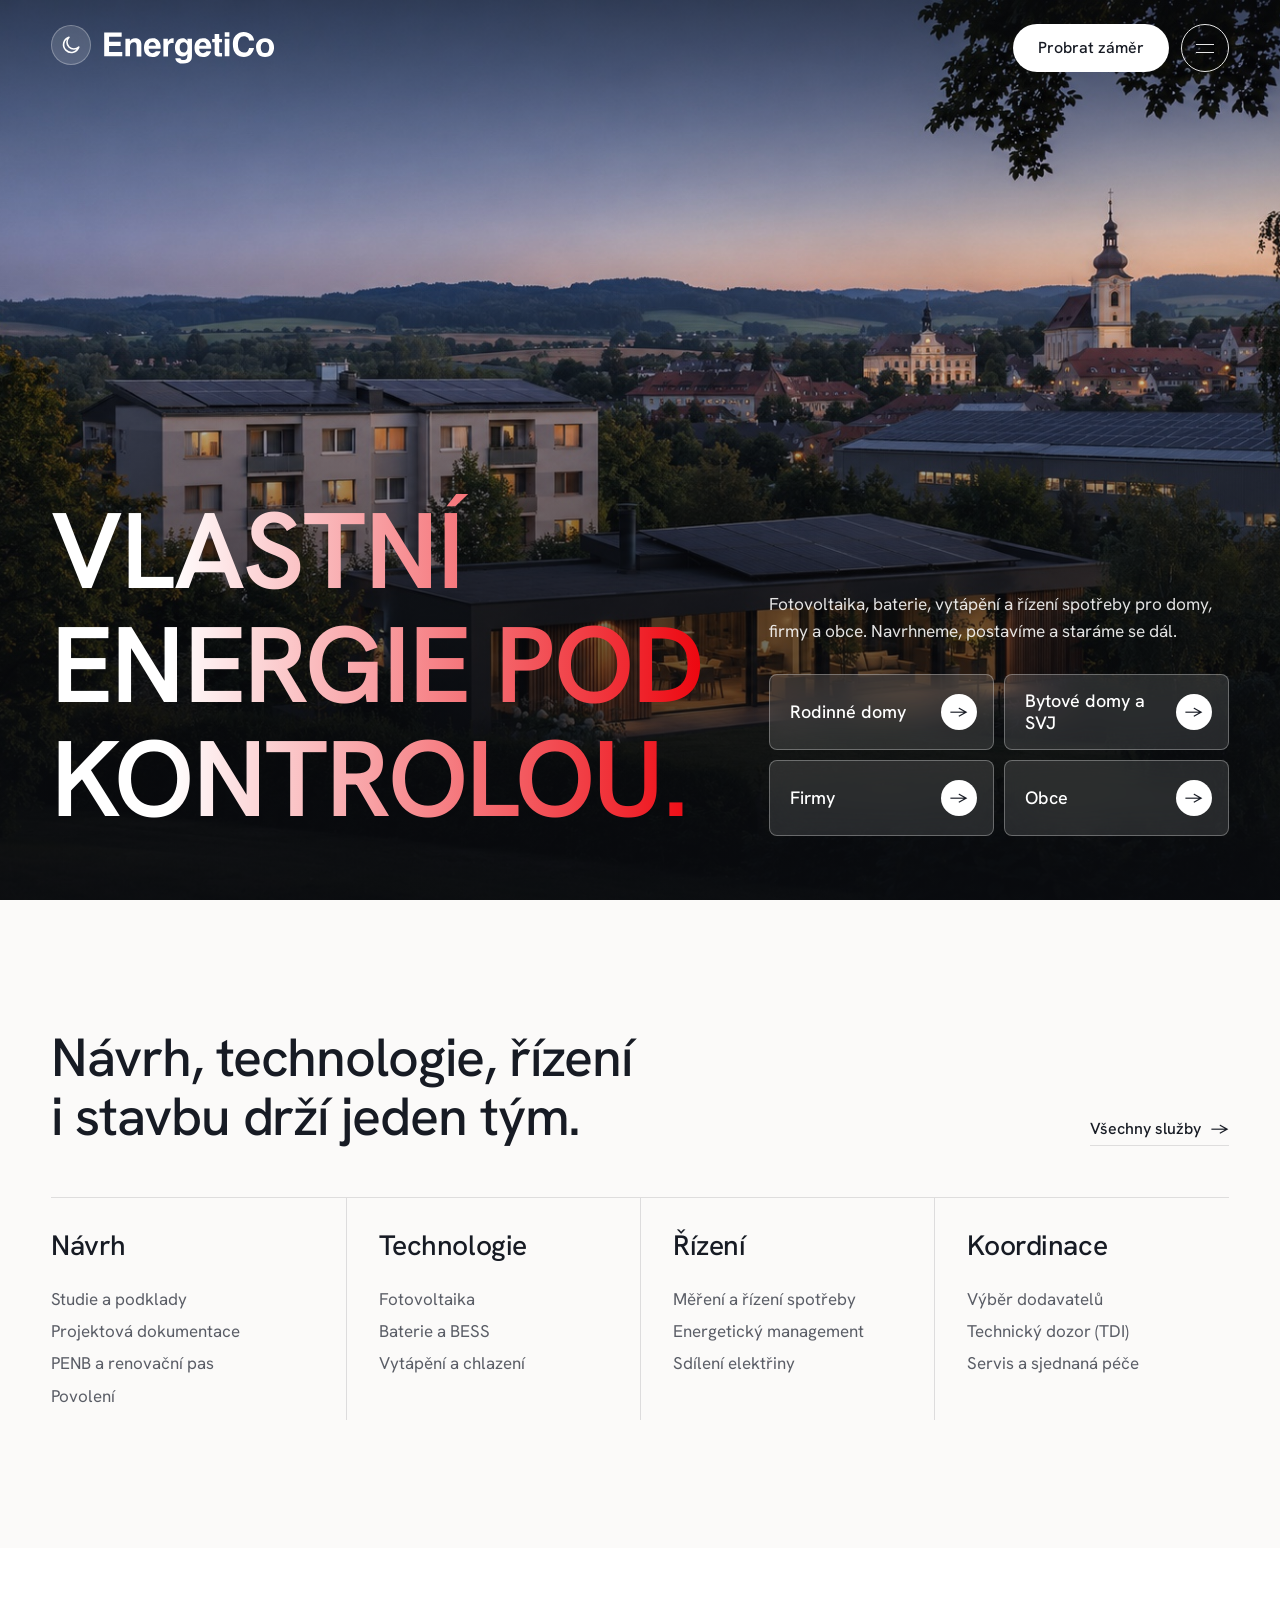
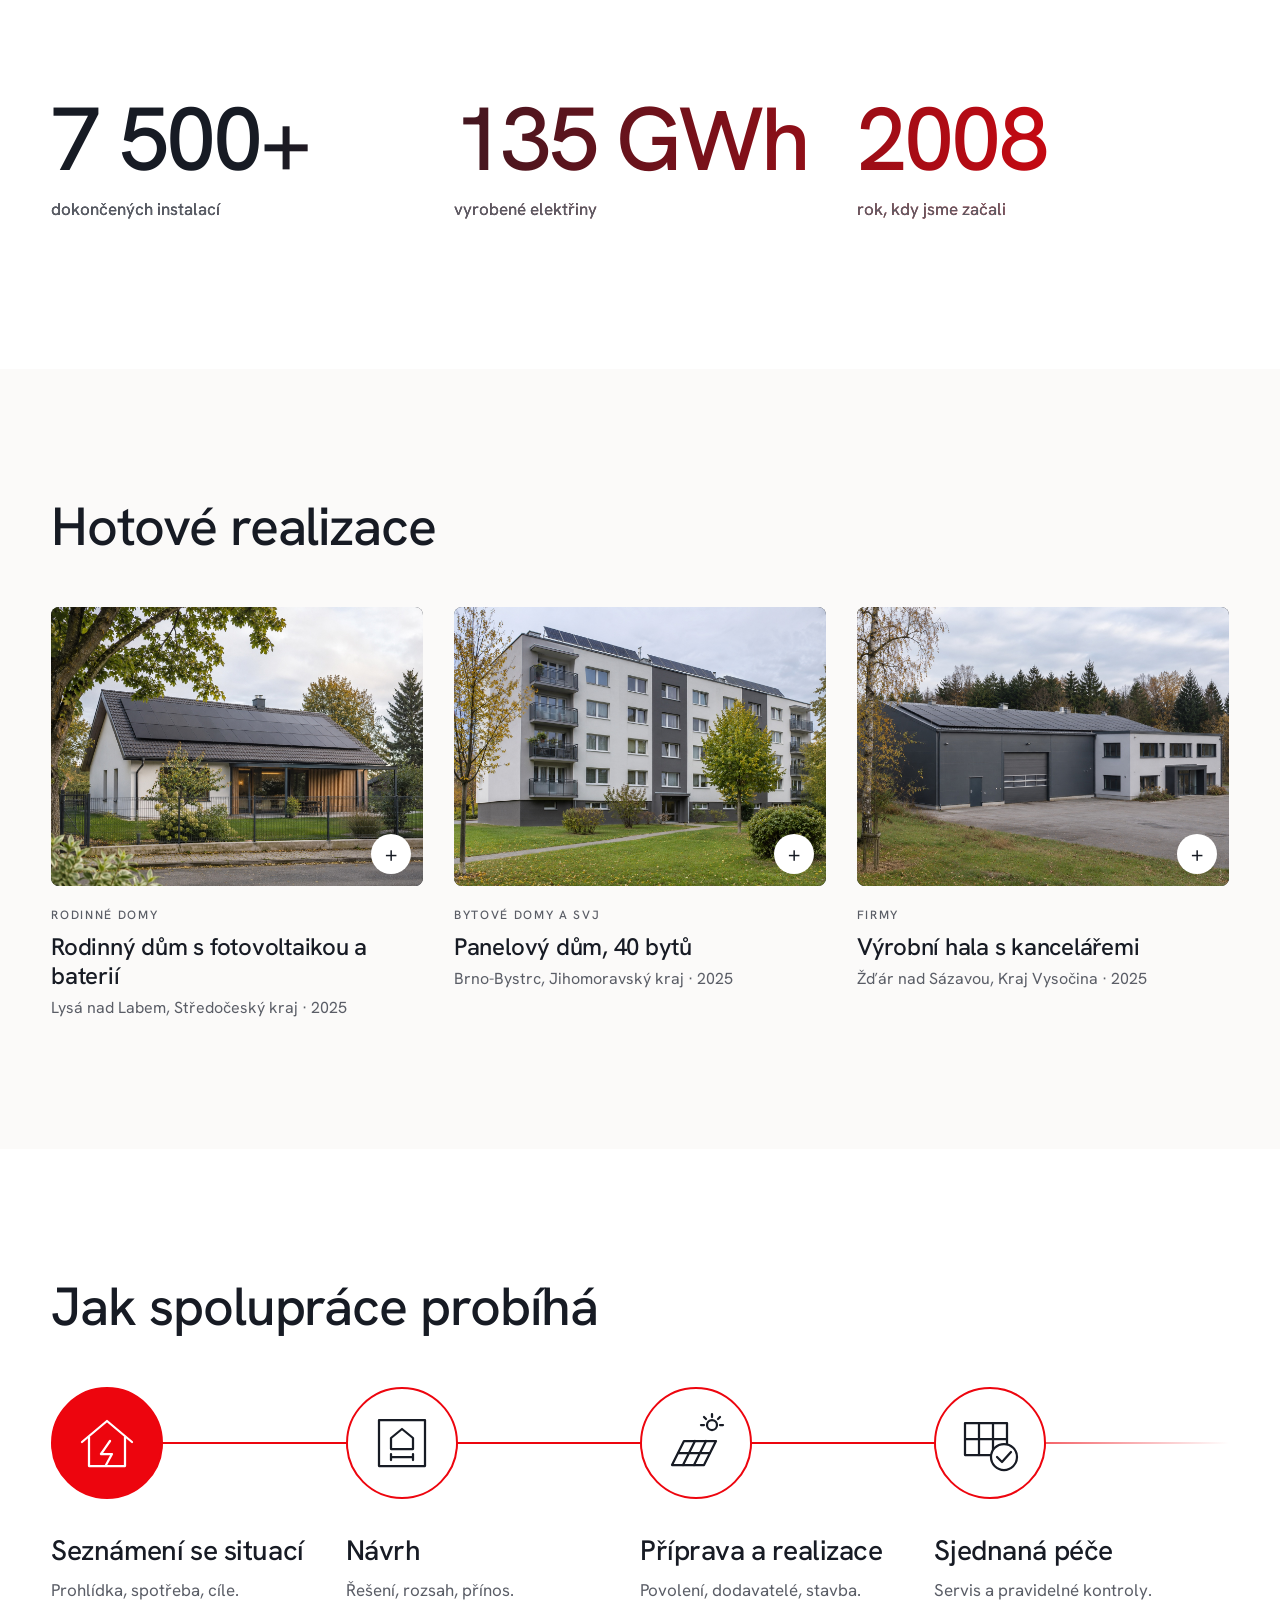
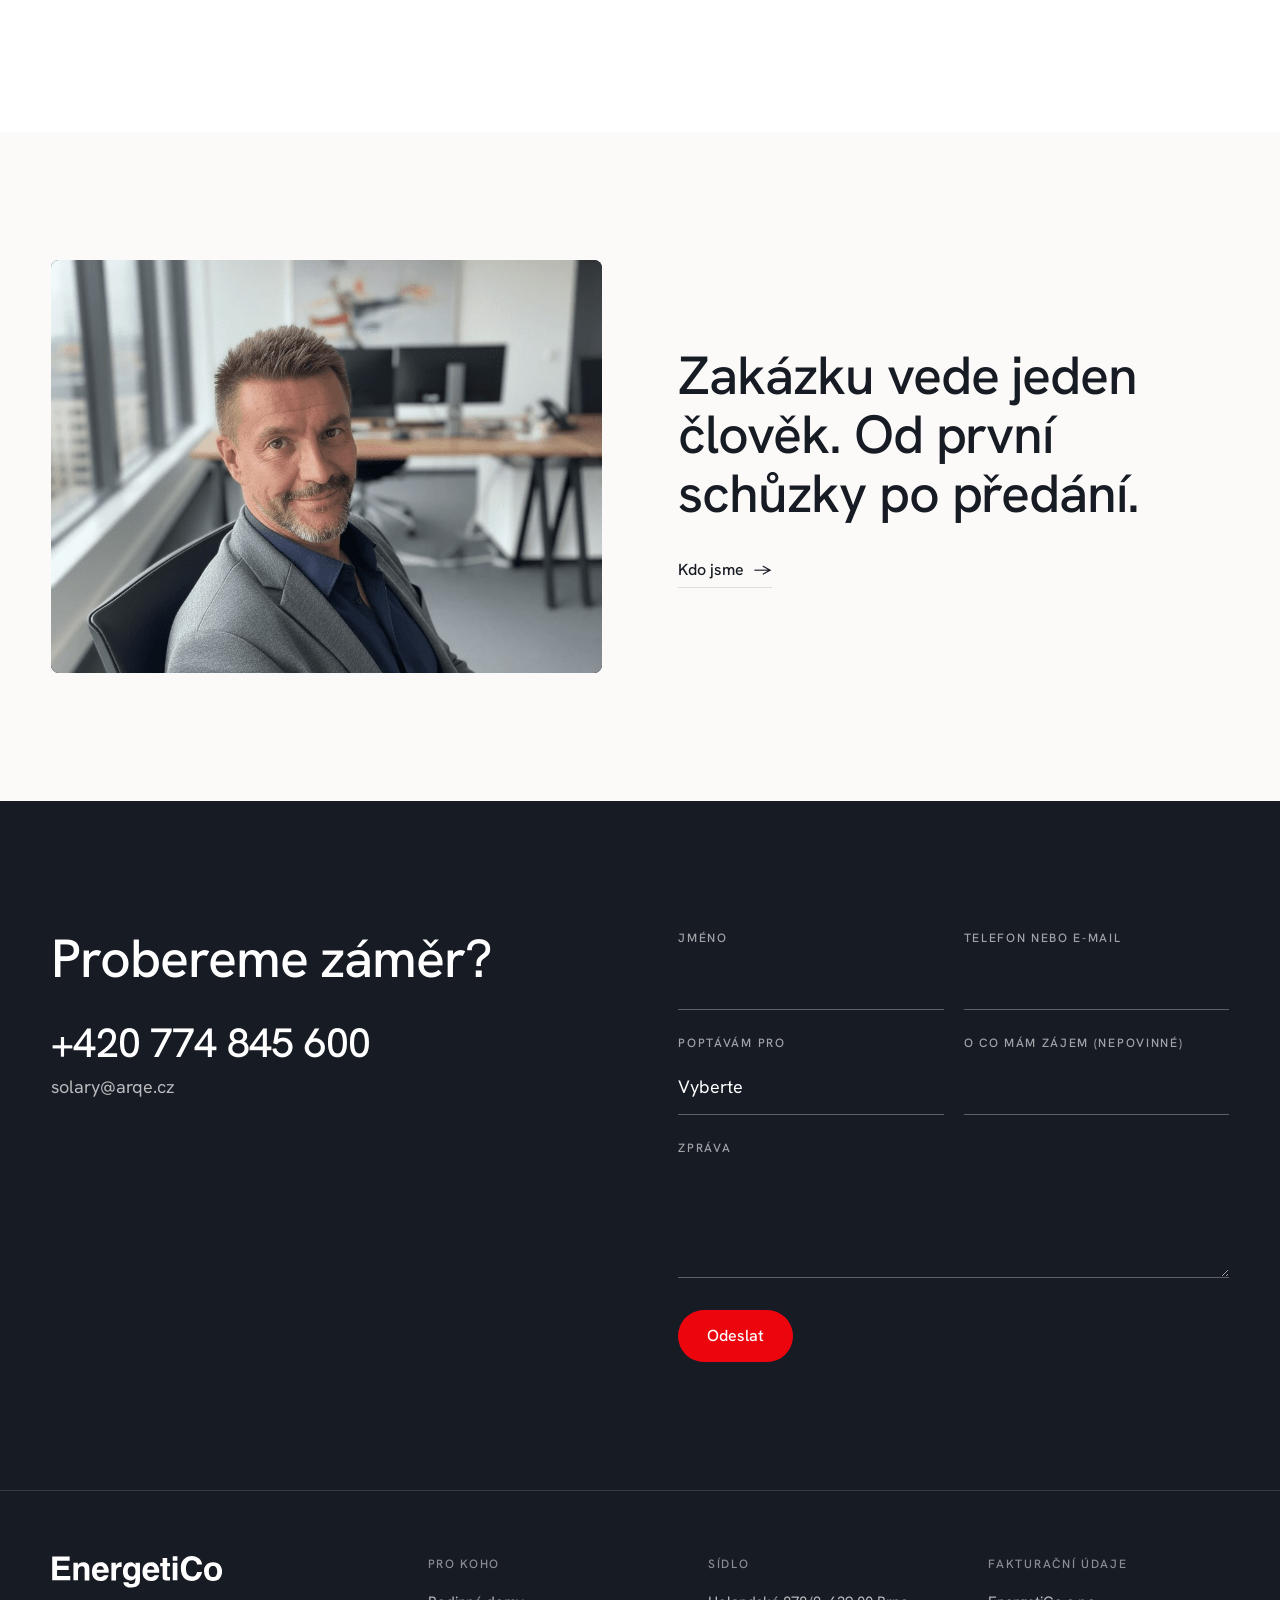
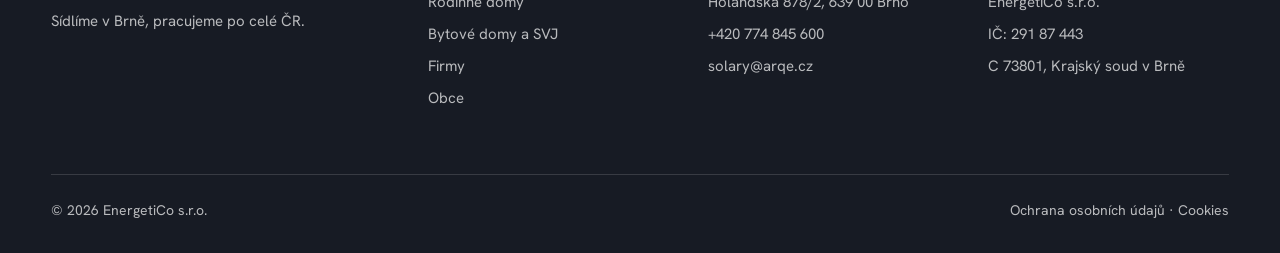
==== commit ea0c511d: "Druhý snímek úvodu: průmyslový areál" ====
--- a/index.html
+++ b/index.html
@@ -48,8 +48,8 @@
 <section class="uvod">
   <div class="uvod__foto foto" data-soubor="uvod.jpg">
     <img src="assets/foto/uvod.jpg" alt="" onerror="this.remove()">
-    <!-- druhá fotka téhož místa zblízka; s první se pomalu prolíná -->
-    <img class="uvod__druha" src="assets/foto/uvod-2.jpg" alt="" onerror="this.remove()">
+    <!-- druhý snímek úvodu: průmyslový areál, tatáž fotka jako v úvodu stránky Firmy; s prvním se pomalu prolíná -->
+    <img class="uvod__druha" src="assets/foto/firmy-uvod.jpg" alt="" onerror="this.remove()">
   </div>
   <div class="uvod__clona"></div>
   <div class="obal uvod__obsah">
--- a/assets/css/web.css
+++ b/assets/css/web.css
@@ -4,6 +4,7 @@
 :root {
   --cervena: #ed050e;
   --cervena-tmava: #c70009;
+  --logo-najeti: #e3645b; /* barva loga pod myší */
   --antracit: #171b24;
   --antracit-2: #20252f;
 
@@ -145,7 +146,7 @@
           mask: url(../img/logo.svg) center / contain no-repeat;
 }
 .logo { transition: background-color .2s; }
-.logo:hover, .logo:focus-visible { background-color: var(--cervena); }
+.logo:hover, .logo:focus-visible { background-color: var(--logo-najeti); }
 /* Přepínač vzhledu před logem: jen ikona. V tmavém režimu slunce, ve světlém měsíc. */
 .hlavicka__znacka { display: flex; align-items: center; gap: 12px; flex: none; }
 .motiv {
@@ -243,7 +244,7 @@
 .uvod--nizsi { min-height: min(86svh, 900px); }
 .uvod__foto { position: absolute; inset: 0; }
 .uvod__foto::after { top: 112px; left: var(--okraj); }
-/* Dvě fotky téhož místa: pohled z dálky se pomalu přibližuje a prolne do záběru zblízka. */
+/* Dva snímky v úvodu homepage: každý se pomalu přibližuje a prolínají se do sebe. */
 .uvod__foto img { transform-origin: 50% 62%; animation: uvod-dalka 18s ease-in-out infinite; }
 .uvod__foto .uvod__druha { z-index: 2; opacity: 0; transform-origin: 50% 55%; animation: uvod-blizko 18s ease-in-out infinite; }
 .uvod__foto img:only-of-type { animation: none; }
